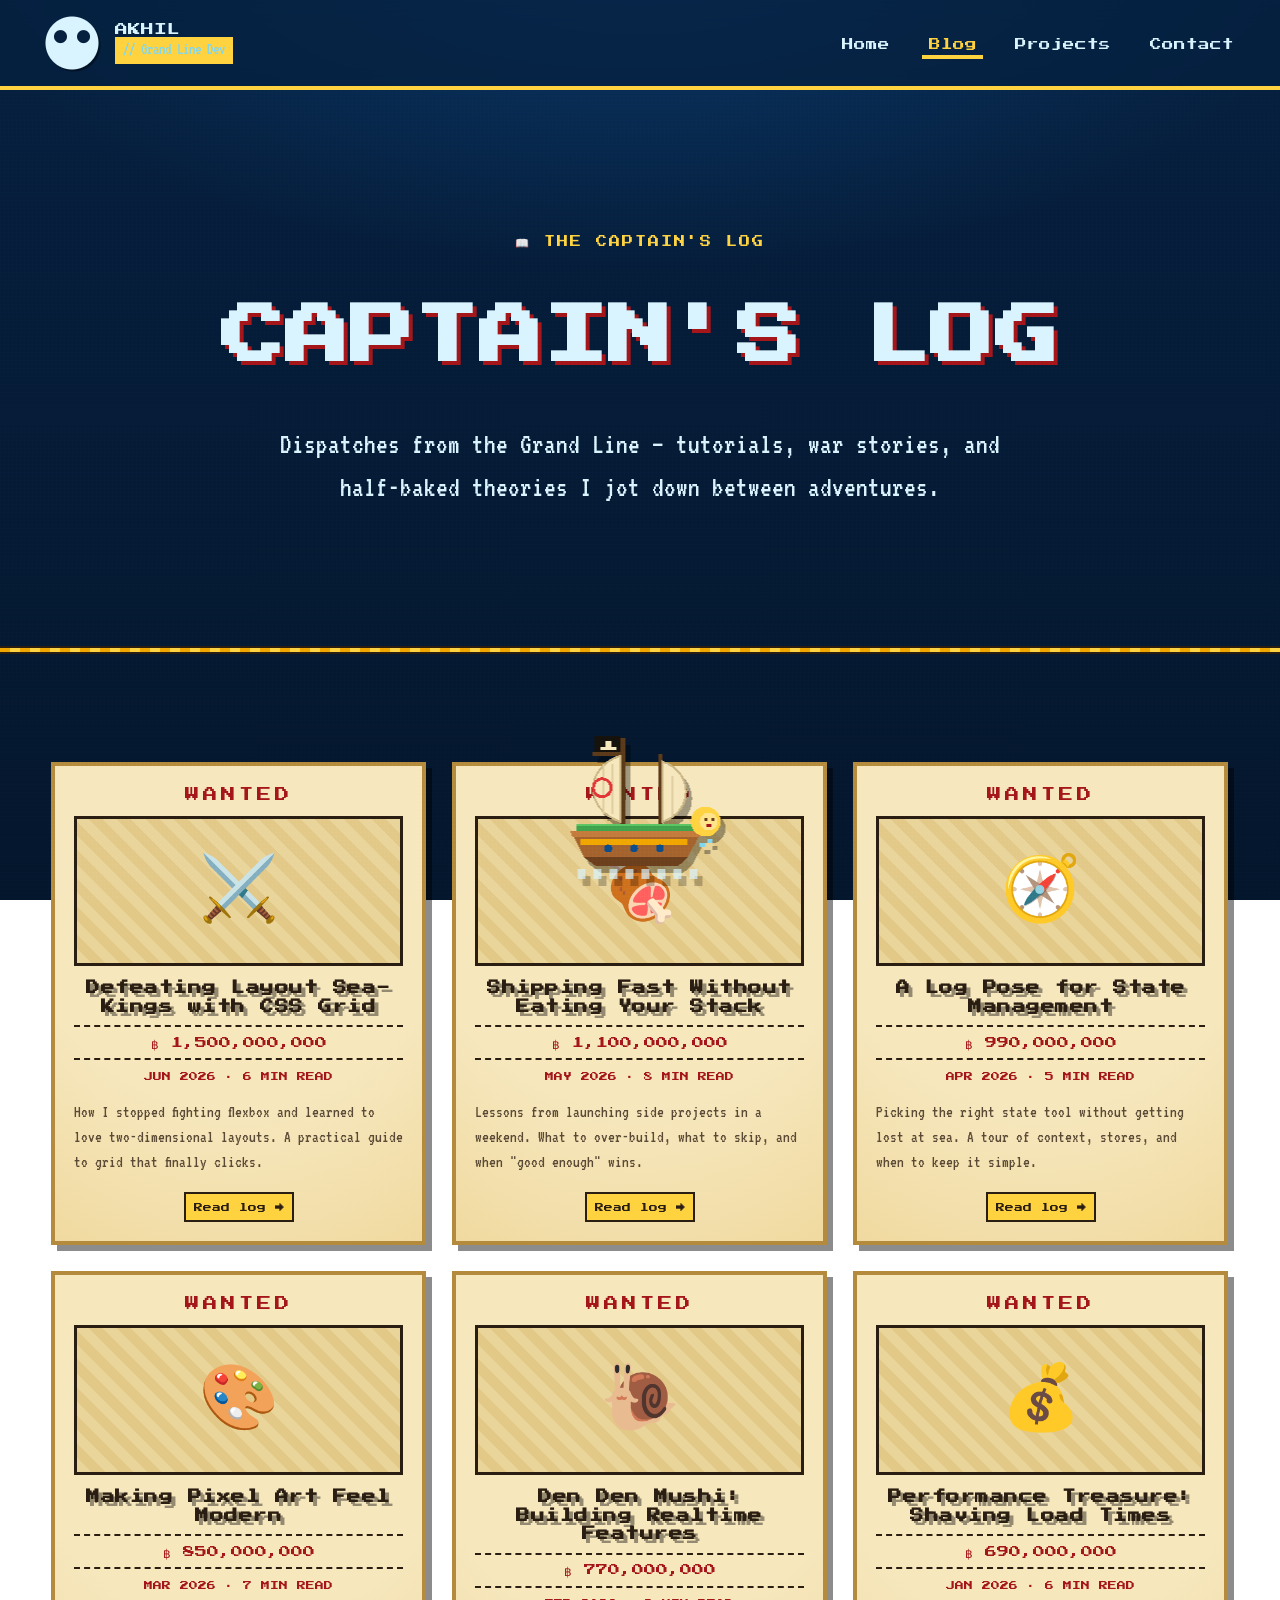
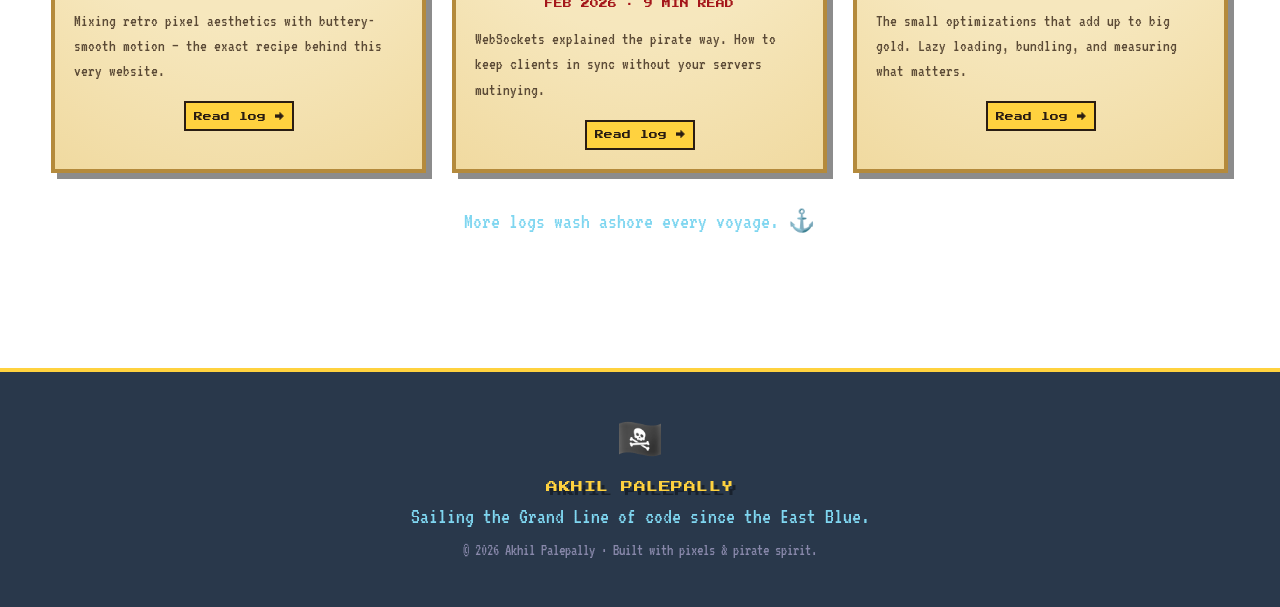
==== blog.html @ 84970bdc "init" ====
<!DOCTYPE html>
<html lang="en">
<head>
  <meta charset="UTF-8" />
  <meta name="viewport" content="width=device-width, initial-scale=1.0" />
  <title>Captain's Log · Akhil Palepally</title>
  <meta name="description" content="The Captain's Log — blog posts and dev notes from Akhil Palepally." />
  <link rel="icon" href="data:image/svg+xml,<svg xmlns='http://www.w3.org/2000/svg' viewBox='0 0 16 16'><text y='14' font-size='14'>🏴‍☠️</text></svg>" />
  <link rel="preconnect" href="https://fonts.googleapis.com" />
  <link rel="preconnect" href="https://fonts.gstatic.com" crossorigin />
  <link href="https://fonts.googleapis.com/css2?family=Press+Start+2P&family=VT323&display=swap" rel="stylesheet" />
  <link rel="stylesheet" href="css/styles.css" />
</head>
<body>
  <div class="progress"></div>
  <div class="sunny-ship" aria-hidden="true"></div>

  <!-- ============================ NAV ============================ -->
  <nav class="nav">
    <a class="brand" href="index.html">
      <span class="skull" aria-hidden="true"></span>
      <span class="name">AKHIL<span class="tag">// Grand Line Dev</span></span>
    </a>
    <button class="nav-toggle" aria-expanded="false" aria-label="Toggle menu">☰</button>
    <ul class="nav-links">
      <li><a href="index.html">Home</a></li>
      <li><a href="blog.html" class="active">Blog</a></li>
      <li><a href="projects.html">Projects</a></li>
      <li><a href="contact.html">Contact</a></li>
    </ul>
  </nav>

  <!-- ========================= PAGE HEAD ======================== -->
  <header class="section-pad" style="padding-top: clamp(6rem, 16vh, 10rem);">
    <div class="wrap center">
      <p class="eyebrow reveal">📖 The Captain's Log</p>
      <h1 class="reveal" style="font-size: clamp(1.8rem, 7vw, 4rem); color: var(--foam); text-shadow: 4px 4px 0 var(--crimson);">CAPTAIN'S LOG</h1>
      <p class="lead reveal d1" style="margin-inline: auto;">Dispatches from the Grand Line — tutorials, war stories, and half-baked theories I jot down between adventures.</p>
    </div>
  </header>

  <div class="rope"></div>

  <!-- =========================== POSTS ========================== -->
  <section class="section-pad">
    <div class="wrap">
      <div class="grid">

        <article class="poster reveal d1">
          <div class="mug">⚔️</div>
          <h3>Defeating Layout Sea-Kings with CSS Grid</h3>
          <div class="bounty">฿ 1,500,000,000</div>
          <p class="meta" style="text-align:center; font-family: var(--font-pixel); font-size: 0.55rem; color: var(--crimson);">JUN 2026 · 6 MIN READ</p>
          <p>How I stopped fighting flexbox and learned to love two-dimensional layouts. A practical guide to grid that finally clicks.</p>
          <div class="links"><a href="#">Read log →</a></div>
        </article>

        <article class="poster reveal d2">
          <div class="mug">🍖</div>
          <h3>Shipping Fast Without Eating Your Stack</h3>
          <div class="bounty">฿ 1,100,000,000</div>
          <p class="meta" style="text-align:center; font-family: var(--font-pixel); font-size: 0.55rem; color: var(--crimson);">MAY 2026 · 8 MIN READ</p>
          <p>Lessons from launching side projects in a weekend. What to over-build, what to skip, and when "good enough" wins.</p>
          <div class="links"><a href="#">Read log →</a></div>
        </article>

        <article class="poster reveal d3">
          <div class="mug">🧭</div>
          <h3>A Log Pose for State Management</h3>
          <div class="bounty">฿ 990,000,000</div>
          <p class="meta" style="text-align:center; font-family: var(--font-pixel); font-size: 0.55rem; color: var(--crimson);">APR 2026 · 5 MIN READ</p>
          <p>Picking the right state tool without getting lost at sea. A tour of context, stores, and when to keep it simple.</p>
          <div class="links"><a href="#">Read log →</a></div>
        </article>

        <article class="poster reveal d1">
          <div class="mug">🎨</div>
          <h3>Making Pixel Art Feel Modern</h3>
          <div class="bounty">฿ 850,000,000</div>
          <p class="meta" style="text-align:center; font-family: var(--font-pixel); font-size: 0.55rem; color: var(--crimson);">MAR 2026 · 7 MIN READ</p>
          <p>Mixing retro pixel aesthetics with buttery-smooth motion — the exact recipe behind this very website.</p>
          <div class="links"><a href="#">Read log →</a></div>
        </article>

        <article class="poster reveal d2">
          <div class="mug">🐌</div>
          <h3>Den Den Mushi: Building Realtime Features</h3>
          <div class="bounty">฿ 770,000,000</div>
          <p class="meta" style="text-align:center; font-family: var(--font-pixel); font-size: 0.55rem; color: var(--crimson);">FEB 2026 · 9 MIN READ</p>
          <p>WebSockets explained the pirate way. How to keep clients in sync without your servers mutinying.</p>
          <div class="links"><a href="#">Read log →</a></div>
        </article>

        <article class="poster reveal d3">
          <div class="mug">💰</div>
          <h3>Performance Treasure: Shaving Load Times</h3>
          <div class="bounty">฿ 690,000,000</div>
          <p class="meta" style="text-align:center; font-family: var(--font-pixel); font-size: 0.55rem; color: var(--crimson);">JAN 2026 · 6 MIN READ</p>
          <p>The small optimizations that add up to big gold. Lazy loading, bundling, and measuring what matters.</p>
          <div class="links"><a href="#">Read log →</a></div>
        </article>

      </div>

      <p class="center muted mt-2 reveal">More logs wash ashore every voyage. ⚓</p>
    </div>
  </section>

  <!-- ========================= FOOTER =========================== -->
  <footer class="footer">
    <div class="jolly">🏴‍☠️</div>
    <p class="pixel" style="font-size: 0.75rem; color: var(--straw);">AKHIL PALEPALLY</p>
    <p>Sailing the Grand Line of code since the East Blue.</p>
    <p class="small">© <span data-year></span> Akhil Palepally · Built with pixels &amp; pirate spirit.</p>
  </footer>

  <script src="js/main.js"></script>
</body>
</html>
---- css/styles.css ----
/* =========================================================================
   GRAND LINE — One Piece pixel-themed personal site
   Shared stylesheet: pixel aesthetic + Apple-style scroll "flow"
   ========================================================================= */

/* ----------------------------- Design tokens ---------------------------- */
:root {
  /* Sea & sky */
  --ocean-deep: #06203f;
  --ocean: #0e4c8a;
  --ocean-light: #1f7fb8;
  --sky: #7fd6f0;
  --foam: #d9f4ff;

  /* Straw Hat crew palette */
  --straw: #ffd23f;        /* hat yellow   */
  --gold: #f0a500;         /* treasure     */
  --red: #e23636;          /* Luffy red    */
  --crimson: #a4161a;      /* deep red     */
  --parchment: #f6e7bd;    /* map cream    */
  --parchment-2: #efd79a;
  --ink: #2a1d12;          /* brown ink    */
  --ink-soft: #5b4a36;

  /* UI */
  --bg: #06203f;
  --panel: #0c2f57;
  --line: rgba(255, 210, 63, 0.25);
  --shadow: 6px 6px 0 rgba(0, 0, 0, 0.45);
  --shadow-sm: 4px 4px 0 rgba(0, 0, 0, 0.4);

  --font-pixel: "Press Start 2P", monospace;
  --font-read: "VT323", "Press Start 2P", monospace;

  --maxw: 1180px;
  --ease: cubic-bezier(0.22, 0.7, 0.2, 1);
}

/* ------------------------------- Reset ---------------------------------- */
*,
*::before,
*::after { box-sizing: border-box; }

html {
  scroll-behavior: smooth;
  /* keep pixel art crisp */
  -webkit-font-smoothing: none;
}

body {
  margin: 0;
  font-family: var(--font-read);
  font-size: 22px;
  line-height: 1.5;
  color: var(--foam);
  background:
    radial-gradient(1200px 600px at 50% -10%, #0a3a6b 0%, transparent 60%),
    linear-gradient(180deg, var(--ocean-deep) 0%, #04162c 100%);
  background-attachment: fixed;
  overflow-x: hidden;
  cursor: crosshair;
  image-rendering: pixelated;
}

img { image-rendering: pixelated; max-width: 100%; display: block; }

a { color: var(--straw); text-decoration: none; }

h1, h2, h3, .pixel {
  font-family: var(--font-pixel);
  line-height: 1.35;
  letter-spacing: 0.5px;
  text-shadow: var(--shadow-sm);
}

/* dotted "scanline / pixel grid" overlay for retro vibe */
body::after {
  content: "";
  position: fixed;
  inset: 0;
  pointer-events: none;
  z-index: 9998;
  background-image:
    linear-gradient(rgba(255, 255, 255, 0.025) 1px, transparent 1px),
    linear-gradient(90deg, rgba(255, 255, 255, 0.025) 1px, transparent 1px);
  background-size: 4px 4px;
  mix-blend-mode: overlay;
}

/* --------------------------- Scroll progress ---------------------------- */
.progress {
  position: fixed;
  top: 0;
  left: 0;
  height: 6px;
  width: 0%;
  background: repeating-linear-gradient(
    90deg, var(--straw) 0 8px, var(--gold) 8px 16px);
  z-index: 10000;
  box-shadow: 0 2px 0 rgba(0, 0, 0, 0.5);
}

/* ------------------------------- Navbar --------------------------------- */
.nav {
  position: sticky;
  top: 0;
  z-index: 9999;
  display: flex;
  align-items: center;
  justify-content: space-between;
  gap: 1rem;
  padding: 0.7rem clamp(1rem, 4vw, 2.5rem);
  background: rgba(6, 32, 63, 0.72);
  backdrop-filter: blur(10px);
  border-bottom: 4px solid var(--straw);
  transition: transform 0.4s var(--ease), background 0.4s var(--ease);
}
.nav.hide { transform: translateY(-120%); }

.brand {
  display: flex;
  align-items: center;
  gap: 0.7rem;
  font-family: var(--font-pixel);
  font-size: 0.8rem;
  color: var(--foam);
}
.brand:hover { color: var(--straw); }
.brand .name { line-height: 1.1; }
.brand .tag {
  display: block;
  font-family: var(--font-read);
  font-size: 1rem;
  color: var(--sky);
}

.nav-links {
  display: flex;
  align-items: center;
  gap: clamp(0.5rem, 2vw, 1.6rem);
  list-style: none;
  margin: 0;
  padding: 0;
}
.nav-links a {
  font-family: var(--font-pixel);
  font-size: 0.72rem;
  color: var(--foam);
  padding: 0.45rem 0.4rem;
  position: relative;
  transition: color 0.25s var(--ease), transform 0.25s var(--ease);
}
.nav-links a::after {
  content: "";
  position: absolute;
  left: 0;
  bottom: -2px;
  height: 4px;
  width: 0%;
  background: var(--straw);
  transition: width 0.3s var(--ease);
}
.nav-links a:hover { color: var(--straw); transform: translateY(-2px); }
.nav-links a:hover::after,
.nav-links a.active::after { width: 100%; }
.nav-links a.active { color: var(--straw); }

.nav-toggle {
  display: none;
  background: var(--straw);
  border: none;
  color: var(--ink);
  font-family: var(--font-pixel);
  font-size: 0.8rem;
  padding: 0.5rem 0.7rem;
  cursor: pointer;
  box-shadow: var(--shadow-sm);
}

/* ------------------------------ Buttons --------------------------------- */
.btn {
  display: inline-flex;
  align-items: center;
  gap: 0.6rem;
  font-family: var(--font-pixel);
  font-size: 0.8rem;
  padding: 0.95rem 1.4rem;
  border: 3px solid var(--ink);
  background: var(--straw);
  color: var(--ink);
  box-shadow: var(--shadow);
  cursor: pointer;
  transition: transform 0.12s var(--ease), box-shadow 0.12s var(--ease),
    background 0.25s var(--ease);
  text-shadow: none;
}
.btn:hover { transform: translate(-2px, -2px); box-shadow: 8px 8px 0 rgba(0,0,0,0.5); }
.btn:active { transform: translate(4px, 4px); box-shadow: 1px 1px 0 rgba(0,0,0,0.5); }

.btn--ghost {
  background: transparent;
  color: var(--straw);
  border-color: var(--straw);
}
.btn--red { background: var(--red); color: var(--foam); border-color: var(--ink); }
.btn--big { font-size: 0.95rem; padding: 1.1rem 1.8rem; }

/* ------------------------------ Layout ---------------------------------- */
.wrap { width: min(var(--maxw), 92vw); margin-inline: auto; }

section { position: relative; }

.section-pad { padding: clamp(4rem, 12vh, 9rem) 0; }

.eyebrow {
  font-family: var(--font-pixel);
  font-size: 0.7rem;
  color: var(--straw);
  letter-spacing: 2px;
  text-transform: uppercase;
  margin: 0 0 1rem;
}

.lead {
  font-size: clamp(1.2rem, 2.5vw, 1.8rem);
  color: var(--foam);
  max-width: 60ch;
}

/* ------------------------------- HERO ----------------------------------- */
.hero {
  position: relative;
  min-height: 100vh;
  display: grid;
  place-items: center;
  text-align: center;
  overflow: hidden;
  padding: 6rem 1rem 0;
}

/* parallax sky layers */
.hero__layer {
  position: absolute;
  inset: 0;
  will-change: transform;
  pointer-events: none;
}
.hero__sun {
  position: absolute;
  top: 12%;
  left: 50%;
  width: 220px;
  height: 220px;
  transform: translateX(-50%);
  background: radial-gradient(circle, var(--straw) 0 38%, var(--gold) 38% 50%, transparent 51%);
  filter: drop-shadow(0 0 30px rgba(255, 210, 63, 0.5));
  border-radius: 50%;
}
.cloud {
  position: absolute;
  width: 120px;
  height: 36px;
  background: var(--foam);
  border-radius: 0;
  box-shadow:
    24px -16px 0 0 var(--foam),
    52px 0 0 0 var(--foam),
    -24px 0 0 -4px var(--foam);
  opacity: 0.85;
}
.cloud.c1 { top: 18%; left: 12%; }
.cloud.c2 { top: 30%; right: 14%; transform: scale(1.4); }
.cloud.c3 { top: 50%; left: 22%; transform: scale(0.8); }

.hero__content { position: relative; z-index: 5; }

.hero h1 {
  font-size: clamp(1.7rem, 6.5vw, 4.5rem);
  margin: 0 0 1.2rem;
  color: var(--foam);
  text-shadow: 5px 5px 0 var(--crimson), 10px 10px 0 rgba(0,0,0,0.4);
}
.hero h1 .accent { color: var(--straw); }

.hero__sub {
  font-size: clamp(1.2rem, 3vw, 2rem);
  color: var(--sky);
  margin: 0 auto 2rem;
  max-width: 40ch;
}

.hero__cta { display: flex; gap: 1rem; justify-content: center; flex-wrap: wrap; }

/* animated pixel ocean at the bottom of the hero */
.ocean {
  position: absolute;
  left: 0;
  right: 0;
  bottom: 0;
  height: 26vh;
  min-height: 160px;
  z-index: 3;
  background: linear-gradient(180deg, var(--ocean-light), var(--ocean) 60%, var(--ocean-deep));
}
.ocean::before,
.ocean::after {
  content: "";
  position: absolute;
  top: -18px;
  left: 0;
  width: 200%;
  height: 26px;
  background:
    repeating-linear-gradient(90deg,
      var(--ocean-light) 0 24px, transparent 24px 48px);
  animation: waves 6s linear infinite;
}
.ocean::after {
  top: -34px;
  opacity: 0.6;
  animation-duration: 9s;
  animation-direction: reverse;
}
@keyframes waves {
  from { transform: translateX(0); }
  to { transform: translateX(-48px); }
}

/* bobbing scroll hint */
.scroll-hint {
  position: absolute;
  bottom: 1.4rem;
  left: 50%;
  transform: translateX(-50%);
  z-index: 6;
  font-family: var(--font-pixel);
  font-size: 0.65rem;
  color: var(--ink);
  background: var(--straw);
  padding: 0.4rem 0.7rem;
  box-shadow: var(--shadow-sm);
  animation: bob 1.8s ease-in-out infinite;
}
@keyframes bob {
  0%, 100% { transform: translate(-50%, 0); }
  50% { transform: translate(-50%, 8px); }
}

/* -------------------- Apple-style scroll reveal -------------------------- */
.reveal {
  opacity: 0;
  transform: translateY(48px);
  transition: opacity 0.9s var(--ease), transform 0.9s var(--ease);
  will-change: transform, opacity;
}
.reveal.in-view { opacity: 1; transform: none; }

.reveal-left  { opacity: 0; transform: translateX(-60px); transition: all 0.9s var(--ease); }
.reveal-right { opacity: 0; transform: translateX(60px);  transition: all 0.9s var(--ease); }
.reveal-zoom  { opacity: 0; transform: scale(0.82);       transition: all 0.9s var(--ease); }
.reveal-left.in-view,
.reveal-right.in-view,
.reveal-zoom.in-view { opacity: 1; transform: none; }

/* stagger helper (set via inline style or these classes) */
.d1 { transition-delay: 0.1s; }
.d2 { transition-delay: 0.2s; }
.d3 { transition-delay: 0.3s; }
.d4 { transition-delay: 0.4s; }
.d5 { transition-delay: 0.5s; }

/* ----------------- Apple-style "pinned" scaling section ------------------ */
.pin {
  height: 220vh;        /* scroll distance that drives the animation */
  position: relative;
}
.pin__stage {
  position: sticky;
  top: 0;
  height: 100vh;
  display: grid;
  place-items: center;
  text-align: center;
  overflow: hidden;
}
.pin__title {
  font-size: clamp(2rem, 9vw, 7rem);
  color: var(--straw);
  text-shadow: 5px 5px 0 var(--crimson);
  /* scale + opacity driven by --p (0..1) from JS */
  transform: scale(calc(0.7 + var(--p, 0) * 0.6));
  opacity: calc(0.25 + var(--p, 0) * 0.75);
  will-change: transform, opacity;
}
.pin__sub {
  margin-top: 1.5rem;
  font-size: clamp(1.1rem, 3vw, 1.8rem);
  color: var(--foam);
  max-width: 50ch;
  opacity: var(--p, 0);
  transform: translateY(calc((1 - var(--p, 0)) * 30px));
}

/* ------------------------------ Cards ----------------------------------- */
.grid {
  display: grid;
  gap: 1.6rem;
  grid-template-columns: repeat(auto-fill, minmax(280px, 1fr));
}

.card {
  background: var(--panel);
  border: 3px solid var(--straw);
  box-shadow: var(--shadow);
  padding: 1.4rem;
  transition: transform 0.2s var(--ease), box-shadow 0.2s var(--ease);
}
.card:hover { transform: translate(-3px, -3px); box-shadow: 10px 10px 0 rgba(0,0,0,0.5); }
.card h3 { color: var(--straw); margin: 0.2rem 0 0.6rem; font-size: 0.95rem; }
.card p { margin: 0.4rem 0; color: var(--foam); }
.card .meta { font-family: var(--font-pixel); font-size: 0.6rem; color: var(--sky); }

.tags { display: flex; flex-wrap: wrap; gap: 0.4rem; margin-top: 0.8rem; }
.tag {
  font-family: var(--font-pixel);
  font-size: 0.55rem;
  color: var(--ink);
  background: var(--straw);
  padding: 0.3rem 0.5rem;
}

/* ---------------------- BOUNTY POSTER (blog/projects) -------------------- */
.poster {
  background:
    radial-gradient(120% 120% at 50% 0%, var(--parchment) 60%, var(--parchment-2) 100%);
  color: var(--ink);
  border: 4px solid #b48a3c;
  box-shadow: var(--shadow);
  padding: 1.2rem;
  position: relative;
  transition: transform 0.25s var(--ease), box-shadow 0.25s var(--ease);
}
.poster::before {
  content: "WANTED";
  display: block;
  font-family: var(--font-pixel);
  font-size: 0.9rem;
  text-align: center;
  color: var(--crimson);
  letter-spacing: 4px;
  margin-bottom: 0.6rem;
  text-shadow: none;
}
.poster:hover { transform: rotate(-1deg) translateY(-4px); box-shadow: 10px 12px 0 rgba(0,0,0,0.5); }
.poster .mug {
  height: 150px;
  display: grid;
  place-items: center;
  background: repeating-linear-gradient(45deg, #e9d49a 0 10px, #e3c987 10px 20px);
  border: 3px solid var(--ink);
  font-size: 4rem;
  margin-bottom: 0.8rem;
}
.poster h3 { color: var(--ink); text-align: center; margin: 0.3rem 0; font-size: 0.85rem; }
.poster .bounty {
  font-family: var(--font-pixel);
  font-size: 0.75rem;
  color: var(--crimson);
  text-align: center;
  border-top: 2px dashed var(--ink);
  border-bottom: 2px dashed var(--ink);
  padding: 0.4rem 0;
  margin: 0.6rem 0;
}
.poster p { color: var(--ink-soft); font-size: 1.05rem; }
.poster .links { display: flex; gap: 0.6rem; justify-content: center; margin-top: 0.8rem; flex-wrap: wrap; }
.poster .links a {
  font-family: var(--font-pixel);
  font-size: 0.55rem;
  color: var(--ink);
  background: var(--straw);
  border: 2px solid var(--ink);
  padding: 0.4rem 0.5rem;
  transition: transform 0.15s var(--ease);
}
.poster .links a:hover { transform: translateY(-2px); }

/* ------------------------- Section headings ----------------------------- */
.section-head { text-align: center; margin-bottom: 3rem; }
.section-head h2 {
  font-size: clamp(1.4rem, 4.5vw, 2.6rem);
  color: var(--foam);
  margin: 0.4rem 0;
}
.section-head p { color: var(--sky); max-width: 55ch; margin: 0.6rem auto 0; }

/* divider rope */
.rope {
  height: 8px;
  width: 100%;
  background: repeating-linear-gradient(90deg, var(--gold) 0 10px, var(--straw) 10px 20px);
  border-top: 2px solid var(--ink);
  border-bottom: 2px solid var(--ink);
  margin: 0;
}

/* ------------------------- Skills / devil fruit ------------------------- */
.fruit {
  text-align: center;
  background: var(--panel);
  border: 3px solid var(--ocean-light);
  box-shadow: var(--shadow);
  padding: 1.4rem 1rem;
  transition: transform 0.25s var(--ease), border-color 0.25s var(--ease);
}
.fruit:hover { transform: translateY(-6px) rotate(-2deg); border-color: var(--straw); }
.fruit .emoji { font-size: 2.6rem; }
.fruit h3 { font-size: 0.75rem; color: var(--straw); margin: 0.8rem 0 0.4rem; }
.fruit p { font-size: 1rem; color: var(--foam); margin: 0; }

/* meter bars */
.meter { background: #04162c; border: 2px solid var(--ink); height: 18px; margin-top: 0.6rem; }
.meter > span {
  display: block;
  height: 100%;
  width: 0;
  background: repeating-linear-gradient(90deg, var(--straw) 0 6px, var(--gold) 6px 12px);
  transition: width 1.4s var(--ease);
}

/* ------------------------------ Forms ----------------------------------- */
.form { display: grid; gap: 1rem; max-width: 640px; }
.form label { font-family: var(--font-pixel); font-size: 0.62rem; color: var(--straw); }
.form input,
.form textarea {
  width: 100%;
  font-family: var(--font-read);
  font-size: 1.2rem;
  color: var(--foam);
  background: #04162c;
  border: 3px solid var(--ocean-light);
  padding: 0.8rem;
  outline: none;
  transition: border-color 0.2s var(--ease), box-shadow 0.2s var(--ease);
}
.form input:focus,
.form textarea:focus { border-color: var(--straw); box-shadow: var(--shadow-sm); }
.form textarea { min-height: 140px; resize: vertical; }
.form .ok { color: var(--sky); font-family: var(--font-pixel); font-size: 0.7rem; }

/* contact info list */
.crew-contact { display: grid; gap: 1.2rem; }
.crew-contact a.row {
  display: flex;
  align-items: center;
  gap: 1rem;
  background: var(--panel);
  border: 3px solid var(--line);
  padding: 1rem 1.2rem;
  color: var(--foam);
  transition: transform 0.2s var(--ease), border-color 0.2s var(--ease);
}
.crew-contact a.row:hover { transform: translateX(6px); border-color: var(--straw); }
.crew-contact .ico { font-size: 1.8rem; }
.crew-contact .label { font-family: var(--font-pixel); font-size: 0.7rem; color: var(--straw); }
.crew-contact .val { font-size: 1.1rem; color: var(--sky); }

/* ------------------------------ Footer ---------------------------------- */
.footer {
  border-top: 4px solid var(--straw);
  background: rgba(4, 22, 44, 0.85);
  padding: 2.5rem 0;
  text-align: center;
}
.footer .jolly { font-size: 2.4rem; margin-bottom: 0.6rem; }
.footer p { color: var(--sky); margin: 0.3rem 0; }
.footer .small { font-size: 1rem; color: var(--ink-soft); color: #88a; }

/* ---------------------------- CSS pixel skull --------------------------- */
.skull {
  width: 64px;
  height: 64px;
  image-rendering: pixelated;
  /* a tiny jolly-roger built from a layered gradient grid */
  background:
    radial-gradient(circle at 32% 40%, #06203f 0 6px, transparent 7px),
    radial-gradient(circle at 68% 40%, #06203f 0 6px, transparent 7px),
    radial-gradient(circle at 50% 50%, var(--foam) 0 26px, transparent 27px);
  position: relative;
  filter: drop-shadow(2px 2px 0 rgba(0,0,0,0.4));
}
.skull::after {
  content: "";
  position: absolute;
  left: 50%;
  bottom: 8px;
  transform: translateX(-50%);
  width: 22px;
  height: 8px;
  background:
    linear-gradient(90deg, var(--foam) 0 5px, transparent 5px 8px,
      var(--foam) 8px 13px, transparent 13px 16px, var(--foam) 16px 22px);
}

/* ------------------------- About / log pose grid ------------------------ */
.split {
  display: grid;
  grid-template-columns: 1fr 1fr;
  gap: clamp(1.5rem, 5vw, 4rem);
  align-items: center;
}
.split .panel-art {
  aspect-ratio: 1;
  display: grid;
  place-items: center;
  background:
    repeating-linear-gradient(0deg, rgba(255,255,255,0.04) 0 16px, transparent 16px 32px),
    var(--panel);
  border: 4px solid var(--straw);
  box-shadow: var(--shadow);
  font-size: clamp(4rem, 14vw, 9rem);
}

/* numbered journey */
.journey { display: grid; gap: 1.2rem; }
.journey .step {
  display: grid;
  grid-template-columns: auto 1fr;
  gap: 1rem;
  align-items: start;
  background: var(--panel);
  border-left: 6px solid var(--straw);
  padding: 1rem 1.2rem;
}
.journey .num {
  font-family: var(--font-pixel);
  font-size: 1rem;
  color: var(--ink);
  background: var(--straw);
  width: 44px;
  height: 44px;
  display: grid;
  place-items: center;
  box-shadow: var(--shadow-sm);
}
.journey h3 { margin: 0 0 0.3rem; font-size: 0.8rem; color: var(--straw); }
.journey p { margin: 0; }

/* ------------------------------ Utilities ------------------------------- */
.center { text-align: center; }
.mt-2 { margin-top: 2rem; }
.muted { color: var(--sky); }

/* ---------------------- THE THOUSAND SUNNY (sailing) -------------------- */
/* Fixed mascot that tacks left/right across the page as you scroll.
   Outer element = horizontal sway (set by JS). Inner = bob/rock (CSS). */
.sunny-ship {
  position: fixed;
  left: 50%;
  bottom: clamp(6px, 3vh, 34px);
  width: clamp(96px, 14vw, 180px);
  z-index: 60;
  pointer-events: none;
  transform: translateX(-50%);
  transition: transform 0.25s linear;
  will-change: transform;
  filter: drop-shadow(5px 7px 0 rgba(0, 0, 0, 0.35));
}
.sunny-ship .ship-inner {
  transform-origin: 50% 80%;
  animation: ship-bob 3.4s ease-in-out infinite;
}
.sunny-ship svg { width: 100%; height: auto; display: block; }

/* little wake under the ship */
.sunny-ship .wake {
  position: absolute;
  left: 50%;
  bottom: -6px;
  width: 70%;
  height: 10px;
  transform: translateX(-50%);
  background: repeating-linear-gradient(90deg,
    var(--foam) 0 8px, transparent 8px 16px);
  opacity: 0.7;
  animation: ship-wake 1.6s linear infinite;
}
@keyframes ship-bob {
  0%, 100% { transform: translateY(0) rotate(-2deg); }
  50% { transform: translateY(-8px) rotate(2deg); }
}
@keyframes ship-wake {
  from { background-position: 0 0; }
  to { background-position: 16px 0; }
}

@media (max-width: 540px) {
  .sunny-ship { opacity: 0.9; width: 92px; }
}
@media (prefers-reduced-motion: reduce) {
  .sunny-ship .ship-inner { animation: none; }
  .sunny-ship .wake { animation: none; }
}

/* ----------------------------- Responsive ------------------------------- */
@media (max-width: 820px) {
  body { font-size: 20px; }
  .nav-links {
    position: fixed;
    inset: 64px 0 auto 0;
    flex-direction: column;
    gap: 0;
    background: rgba(6, 32, 63, 0.97);
    border-bottom: 4px solid var(--straw);
    transform: translateY(-150%);
    transition: transform 0.4s var(--ease);
    padding: 1rem 0;
  }
  .nav-links.open { transform: translateY(0); }
  .nav-links a { padding: 1rem; width: 100%; text-align: center; }
  .nav-toggle { display: inline-block; }
  .split { grid-template-columns: 1fr; }
  .pin { height: 180vh; }
}

@media (prefers-reduced-motion: reduce) {
  html { scroll-behavior: auto; }
  *, *::before, *::after {
    animation-duration: 0.001ms !important;
    transition-duration: 0.001ms !important;
  }
  .reveal, .reveal-left, .reveal-right, .reveal-zoom { opacity: 1; transform: none; }
}
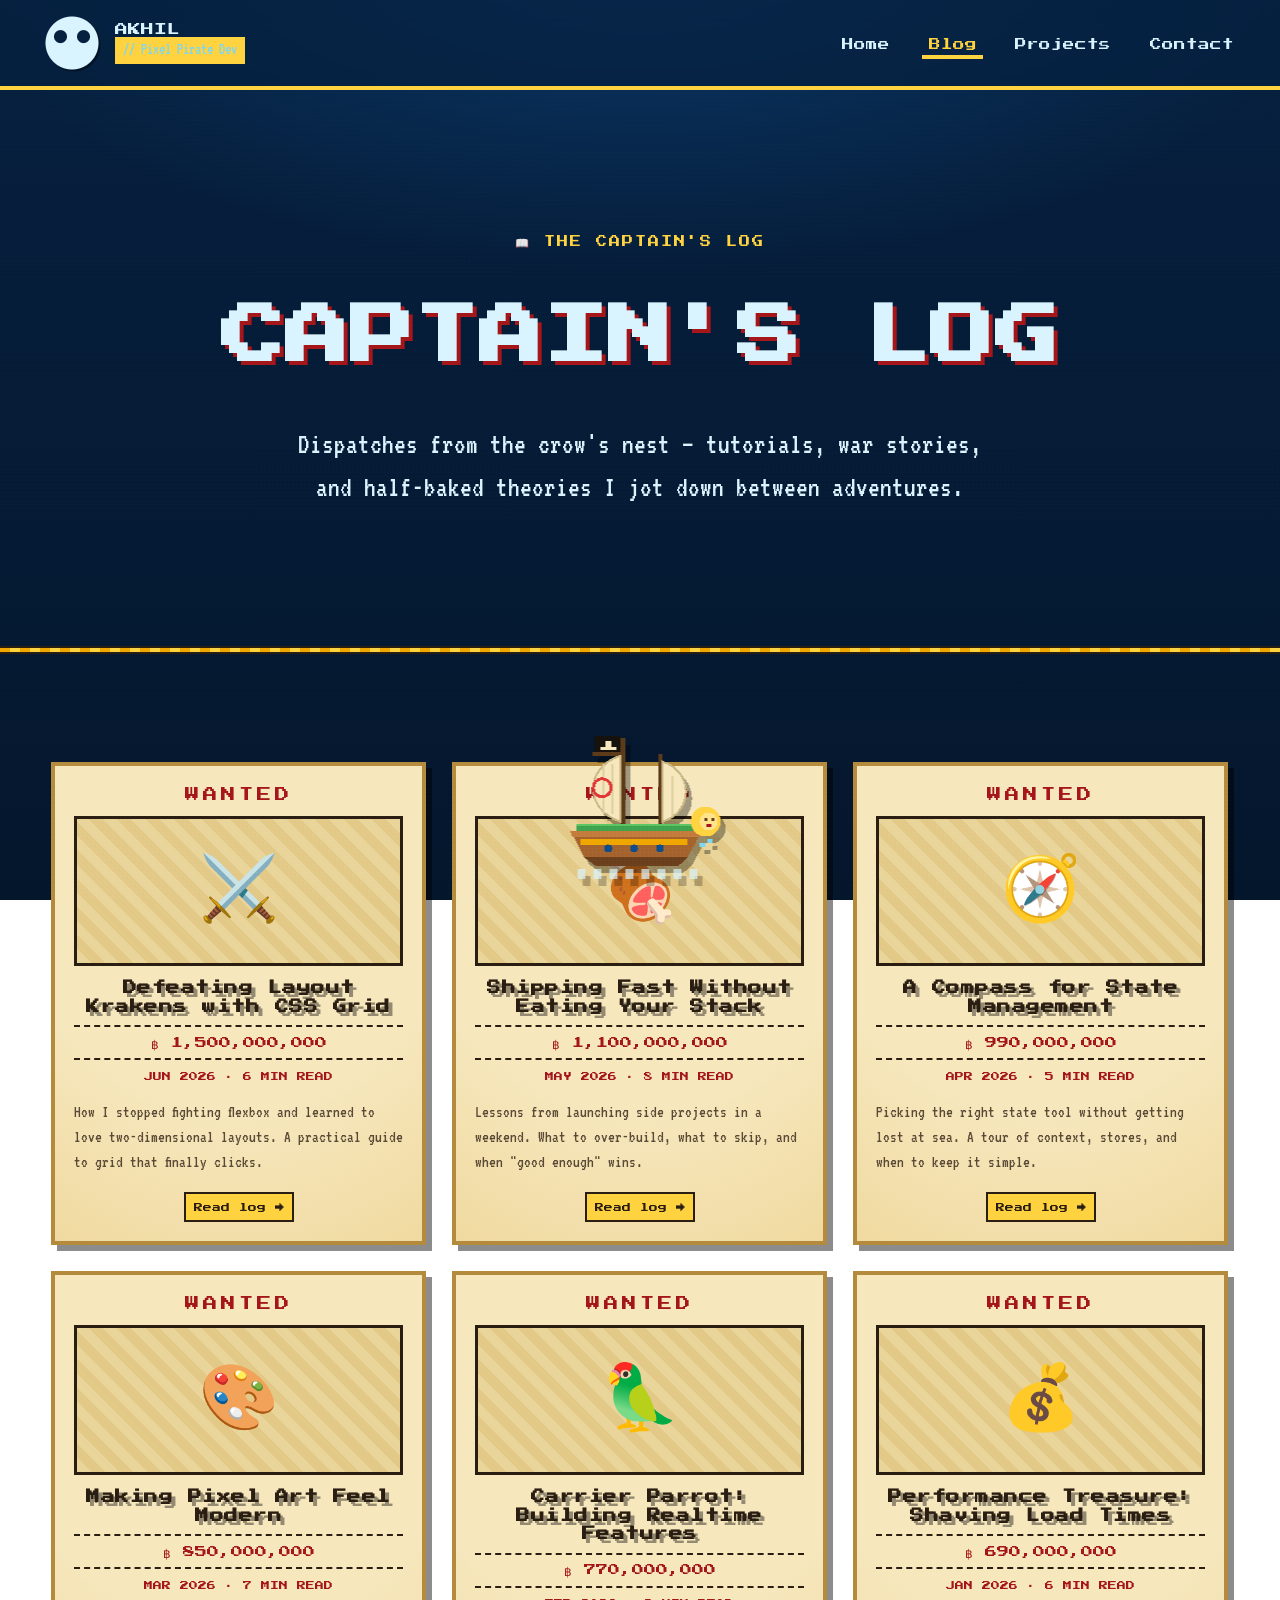
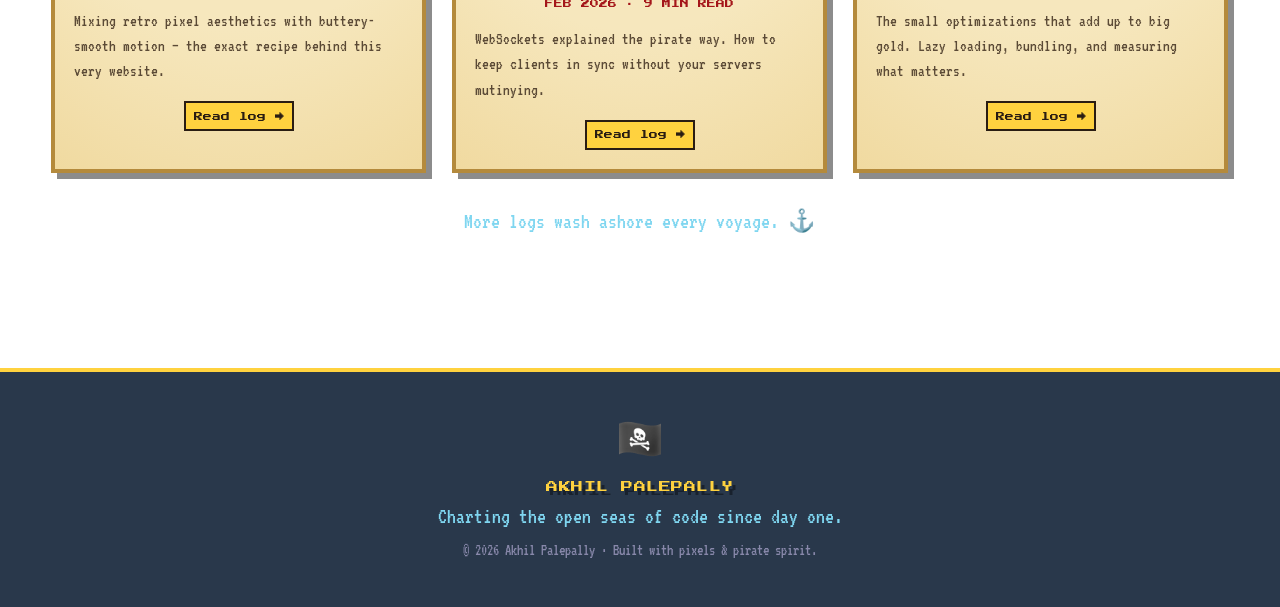
==== commit 50ac2a2e: "changed pirate lingo" ====
--- a/blog.html
+++ b/blog.html
@@ -13,13 +13,13 @@
 </head>
 <body>
   <div class="progress"></div>
-  <div class="sunny-ship" aria-hidden="true"></div>
+  <div class="ship" aria-hidden="true"></div>
 
   <!-- ============================ NAV ============================ -->
   <nav class="nav">
     <a class="brand" href="index.html">
       <span class="skull" aria-hidden="true"></span>
-      <span class="name">AKHIL<span class="tag">// Grand Line Dev</span></span>
+      <span class="name">AKHIL<span class="tag">// Pixel Pirate Dev</span></span>
     </a>
     <button class="nav-toggle" aria-expanded="false" aria-label="Toggle menu">☰</button>
     <ul class="nav-links">
@@ -35,7 +35,7 @@
     <div class="wrap center">
       <p class="eyebrow reveal">📖 The Captain's Log</p>
       <h1 class="reveal" style="font-size: clamp(1.8rem, 7vw, 4rem); color: var(--foam); text-shadow: 4px 4px 0 var(--crimson);">CAPTAIN'S LOG</h1>
-      <p class="lead reveal d1" style="margin-inline: auto;">Dispatches from the Grand Line — tutorials, war stories, and half-baked theories I jot down between adventures.</p>
+      <p class="lead reveal d1" style="margin-inline: auto;">Dispatches from the crow's nest — tutorials, war stories, and half-baked theories I jot down between adventures.</p>
     </div>
   </header>
 
@@ -48,7 +48,7 @@
 
         <article class="poster reveal d1">
           <div class="mug">⚔️</div>
-          <h3>Defeating Layout Sea-Kings with CSS Grid</h3>
+          <h3>Defeating Layout Krakens with CSS Grid</h3>
           <div class="bounty">฿ 1,500,000,000</div>
           <p class="meta" style="text-align:center; font-family: var(--font-pixel); font-size: 0.55rem; color: var(--crimson);">JUN 2026 · 6 MIN READ</p>
           <p>How I stopped fighting flexbox and learned to love two-dimensional layouts. A practical guide to grid that finally clicks.</p>
@@ -66,7 +66,7 @@
 
         <article class="poster reveal d3">
           <div class="mug">🧭</div>
-          <h3>A Log Pose for State Management</h3>
+          <h3>A Compass for State Management</h3>
           <div class="bounty">฿ 990,000,000</div>
           <p class="meta" style="text-align:center; font-family: var(--font-pixel); font-size: 0.55rem; color: var(--crimson);">APR 2026 · 5 MIN READ</p>
           <p>Picking the right state tool without getting lost at sea. A tour of context, stores, and when to keep it simple.</p>
@@ -83,8 +83,8 @@
         </article>
 
         <article class="poster reveal d2">
-          <div class="mug">🐌</div>
-          <h3>Den Den Mushi: Building Realtime Features</h3>
+          <div class="mug">🦜</div>
+          <h3>Carrier Parrot: Building Realtime Features</h3>
           <div class="bounty">฿ 770,000,000</div>
           <p class="meta" style="text-align:center; font-family: var(--font-pixel); font-size: 0.55rem; color: var(--crimson);">FEB 2026 · 9 MIN READ</p>
           <p>WebSockets explained the pirate way. How to keep clients in sync without your servers mutinying.</p>
@@ -110,7 +110,7 @@
   <footer class="footer">
     <div class="jolly">🏴‍☠️</div>
     <p class="pixel" style="font-size: 0.75rem; color: var(--straw);">AKHIL PALEPALLY</p>
-    <p>Sailing the Grand Line of code since the East Blue.</p>
+    <p>Charting the open seas of code since day one.</p>
     <p class="small">© <span data-year></span> Akhil Palepally · Built with pixels &amp; pirate spirit.</p>
   </footer>
 
--- a/css/styles.css
+++ b/css/styles.css
@@ -1,5 +1,5 @@
 /* =========================================================================
-   GRAND LINE — One Piece pixel-themed personal site
+   PIXEL PIRATE — pirate pixel-themed personal site
    Shared stylesheet: pixel aesthetic + Apple-style scroll "flow"
    ========================================================================= */
 
@@ -12,10 +12,10 @@
   --sky: #7fd6f0;
   --foam: #d9f4ff;
 
-  /* Straw Hat crew palette */
+  /* Pirate palette */
   --straw: #ffd23f;        /* hat yellow   */
   --gold: #f0a500;         /* treasure     */
-  --red: #e23636;          /* Luffy red    */
+  --red: #e23636;          /* bright red   */
   --crimson: #a4161a;      /* deep red     */
   --parchment: #f6e7bd;    /* map cream    */
   --parchment-2: #efd79a;
@@ -504,7 +504,7 @@
   margin: 0;
 }
 
-/* ------------------------- Skills / devil fruit ------------------------- */
+/* ----------------------------- Skills cards ----------------------------- */
 .fruit {
   text-align: center;
   background: var(--panel);
@@ -602,7 +602,7 @@
       var(--foam) 8px 13px, transparent 13px 16px, var(--foam) 16px 22px);
 }
 
-/* ------------------------- About / log pose grid ------------------------ */
+/* --------------------------- About / split grid ------------------------- */
 .split {
   display: grid;
   grid-template-columns: 1fr 1fr;
@@ -651,10 +651,10 @@
 .mt-2 { margin-top: 2rem; }
 .muted { color: var(--sky); }
 
-/* ---------------------- THE THOUSAND SUNNY (sailing) -------------------- */
+/* -------------------------- THE SHIP (sailing) -------------------------- */
 /* Fixed mascot that tacks left/right across the page as you scroll.
    Outer element = horizontal sway (set by JS). Inner = bob/rock (CSS). */
-.sunny-ship {
+.ship {
   position: fixed;
   left: 50%;
   bottom: clamp(6px, 3vh, 34px);
@@ -666,14 +666,14 @@
   will-change: transform;
   filter: drop-shadow(5px 7px 0 rgba(0, 0, 0, 0.35));
 }
-.sunny-ship .ship-inner {
+.ship .ship-inner {
   transform-origin: 50% 80%;
   animation: ship-bob 3.4s ease-in-out infinite;
 }
-.sunny-ship svg { width: 100%; height: auto; display: block; }
+.ship svg { width: 100%; height: auto; display: block; }
 
 /* little wake under the ship */
-.sunny-ship .wake {
+.ship .wake {
   position: absolute;
   left: 50%;
   bottom: -6px;
@@ -695,11 +695,11 @@
 }
 
 @media (max-width: 540px) {
-  .sunny-ship { opacity: 0.9; width: 92px; }
+  .ship { opacity: 0.9; width: 92px; }
 }
 @media (prefers-reduced-motion: reduce) {
-  .sunny-ship .ship-inner { animation: none; }
-  .sunny-ship .wake { animation: none; }
+  .ship .ship-inner { animation: none; }
+  .ship .wake { animation: none; }
 }
 
 /* ----------------------------- Responsive ------------------------------- */
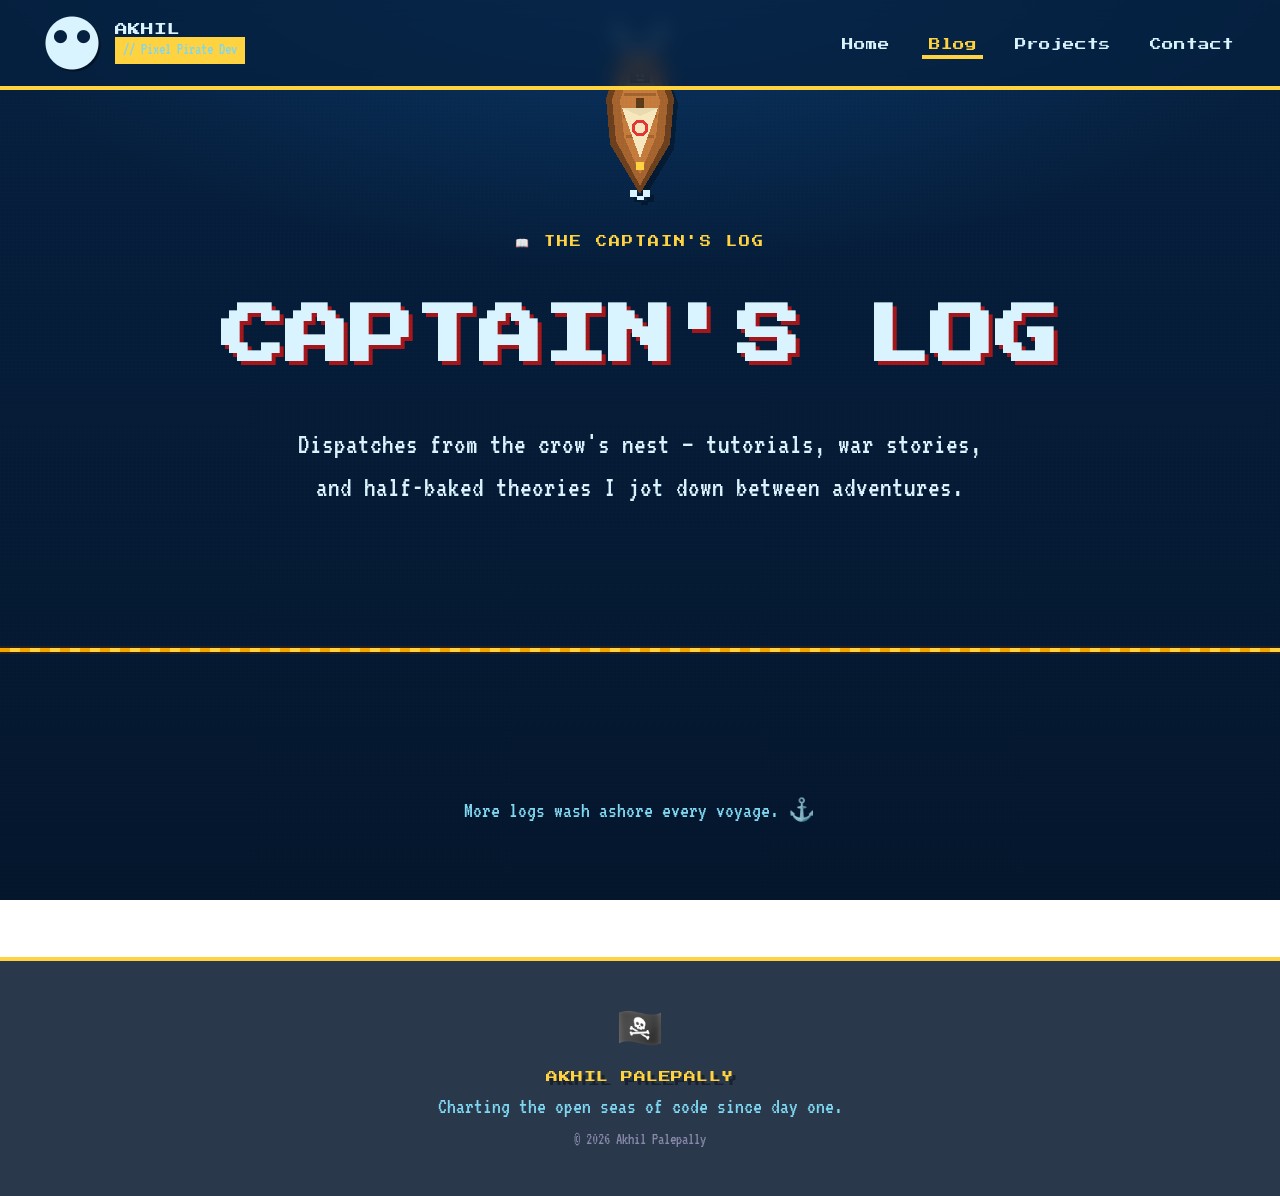
==== commit ac4af8b9: "Redraw the ship as a top-down boat that flows behind content - ship: redraw as a top-down vertical p" ====
--- a/blog.html
+++ b/blog.html
@@ -46,60 +46,6 @@
     <div class="wrap">
       <div class="grid">
 
-        <article class="poster reveal d1">
-          <div class="mug">⚔️</div>
-          <h3>Defeating Layout Krakens with CSS Grid</h3>
-          <div class="bounty">฿ 1,500,000,000</div>
-          <p class="meta" style="text-align:center; font-family: var(--font-pixel); font-size: 0.55rem; color: var(--crimson);">JUN 2026 · 6 MIN READ</p>
-          <p>How I stopped fighting flexbox and learned to love two-dimensional layouts. A practical guide to grid that finally clicks.</p>
-          <div class="links"><a href="#">Read log →</a></div>
-        </article>
-
-        <article class="poster reveal d2">
-          <div class="mug">🍖</div>
-          <h3>Shipping Fast Without Eating Your Stack</h3>
-          <div class="bounty">฿ 1,100,000,000</div>
-          <p class="meta" style="text-align:center; font-family: var(--font-pixel); font-size: 0.55rem; color: var(--crimson);">MAY 2026 · 8 MIN READ</p>
-          <p>Lessons from launching side projects in a weekend. What to over-build, what to skip, and when "good enough" wins.</p>
-          <div class="links"><a href="#">Read log →</a></div>
-        </article>
-
-        <article class="poster reveal d3">
-          <div class="mug">🧭</div>
-          <h3>A Compass for State Management</h3>
-          <div class="bounty">฿ 990,000,000</div>
-          <p class="meta" style="text-align:center; font-family: var(--font-pixel); font-size: 0.55rem; color: var(--crimson);">APR 2026 · 5 MIN READ</p>
-          <p>Picking the right state tool without getting lost at sea. A tour of context, stores, and when to keep it simple.</p>
-          <div class="links"><a href="#">Read log →</a></div>
-        </article>
-
-        <article class="poster reveal d1">
-          <div class="mug">🎨</div>
-          <h3>Making Pixel Art Feel Modern</h3>
-          <div class="bounty">฿ 850,000,000</div>
-          <p class="meta" style="text-align:center; font-family: var(--font-pixel); font-size: 0.55rem; color: var(--crimson);">MAR 2026 · 7 MIN READ</p>
-          <p>Mixing retro pixel aesthetics with buttery-smooth motion — the exact recipe behind this very website.</p>
-          <div class="links"><a href="#">Read log →</a></div>
-        </article>
-
-        <article class="poster reveal d2">
-          <div class="mug">🦜</div>
-          <h3>Carrier Parrot: Building Realtime Features</h3>
-          <div class="bounty">฿ 770,000,000</div>
-          <p class="meta" style="text-align:center; font-family: var(--font-pixel); font-size: 0.55rem; color: var(--crimson);">FEB 2026 · 9 MIN READ</p>
-          <p>WebSockets explained the pirate way. How to keep clients in sync without your servers mutinying.</p>
-          <div class="links"><a href="#">Read log →</a></div>
-        </article>
-
-        <article class="poster reveal d3">
-          <div class="mug">💰</div>
-          <h3>Performance Treasure: Shaving Load Times</h3>
-          <div class="bounty">฿ 690,000,000</div>
-          <p class="meta" style="text-align:center; font-family: var(--font-pixel); font-size: 0.55rem; color: var(--crimson);">JAN 2026 · 6 MIN READ</p>
-          <p>The small optimizations that add up to big gold. Lazy loading, bundling, and measuring what matters.</p>
-          <div class="links"><a href="#">Read log →</a></div>
-        </article>
-
       </div>
 
       <p class="center muted mt-2 reveal">More logs wash ashore every voyage. ⚓</p>
@@ -111,7 +57,7 @@
     <div class="jolly">🏴‍☠️</div>
     <p class="pixel" style="font-size: 0.75rem; color: var(--straw);">AKHIL PALEPALLY</p>
     <p>Charting the open seas of code since day one.</p>
-    <p class="small">© <span data-year></span> Akhil Palepally · Built with pixels &amp; pirate spirit.</p>
+    <p class="small">© <span data-year></span> Akhil Palepally</p>
   </footer>
 
   <script src="js/main.js"></script>
--- a/css/styles.css
+++ b/css/styles.css
@@ -652,54 +652,60 @@
 .muted { color: var(--sky); }
 
 /* -------------------------- THE SHIP (sailing) -------------------------- */
-/* Fixed mascot that tacks left/right across the page as you scroll.
-   Outer element = horizontal sway (set by JS). Inner = bob/rock (CSS). */
+/* Fixed mascot that flows DOWN the page (vertical position set by JS) and
+   sits BEHIND all content (z-index: -1) so it never obstructs text or UI.
+   Outer element = position + sway (JS). Inner = bob/rock (CSS). */
 .ship {
   position: fixed;
   left: 50%;
-  bottom: clamp(6px, 3vh, 34px);
-  width: clamp(96px, 14vw, 180px);
-  z-index: 60;
+  top: 0;
+  width: clamp(58px, 8vw, 96px);
+  z-index: -1;                 /* behind content — the boat flows through the page */
   pointer-events: none;
-  transform: translateX(-50%);
-  transition: transform 0.25s linear;
+  /* default (pre-JS / reduced-motion): parked mid-page, centred */
+  transform: translate(-50%, 45vh);
+  transition: transform 0.35s var(--ease);
   will-change: transform;
-  filter: drop-shadow(5px 7px 0 rgba(0, 0, 0, 0.35));
+  filter: drop-shadow(4px 5px 0 rgba(0, 0, 0, 0.3));
 }
 .ship .ship-inner {
-  transform-origin: 50% 80%;
-  animation: ship-bob 3.4s ease-in-out infinite;
+  transform-origin: 50% 55%;
+  animation: ship-bob 3.6s ease-in-out infinite;
 }
 .ship svg { width: 100%; height: auto; display: block; }
 
-/* little wake under the ship */
-.ship .wake {
-  position: absolute;
-  left: 50%;
-  bottom: -6px;
-  width: 70%;
-  height: 10px;
-  transform: translateX(-50%);
-  background: repeating-linear-gradient(90deg,
-    var(--foam) 0 8px, transparent 8px 16px);
-  opacity: 0.7;
-  animation: ship-wake 1.6s linear infinite;
+/* foam streaming off the stern (the wake) + spray at the bow */
+.ship .wake-foam {
+  transform-box: fill-box;
+  transform-origin: 50% 100%;
+  animation: wake-stream 1.6s linear infinite;
+}
+.ship .bow-foam {
+  transform-box: fill-box;
+  transform-origin: 50% 0%;
+  animation: bow-spray 1.1s ease-in-out infinite;
 }
 @keyframes ship-bob {
-  0%, 100% { transform: translateY(0) rotate(-2deg); }
-  50% { transform: translateY(-8px) rotate(2deg); }
-}
-@keyframes ship-wake {
-  from { background-position: 0 0; }
-  to { background-position: 16px 0; }
+  0%, 100% { transform: rotate(-2.5deg) translateY(0); }
+  50% { transform: rotate(2.5deg) translateY(-4px); }
+}
+@keyframes wake-stream {
+  0%   { opacity: 0.12; transform: translateY(6px) scaleX(0.7); }
+  45%  { opacity: 0.7; }
+  100% { opacity: 0; transform: translateY(-12px) scaleX(1.4); }
+}
+@keyframes bow-spray {
+  0%, 100% { opacity: 0.45; transform: translateY(0) scale(1); }
+  50%      { opacity: 0.95; transform: translateY(3px) scale(1.18); }
 }
 
 @media (max-width: 540px) {
-  .ship { opacity: 0.9; width: 92px; }
+  .ship { opacity: 0.85; width: 54px; }
 }
 @media (prefers-reduced-motion: reduce) {
-  .ship .ship-inner { animation: none; }
-  .ship .wake { animation: none; }
+  .ship .ship-inner,
+  .ship .wake-foam,
+  .ship .bow-foam { animation: none; }
 }
 
 /* ----------------------------- Responsive ------------------------------- */
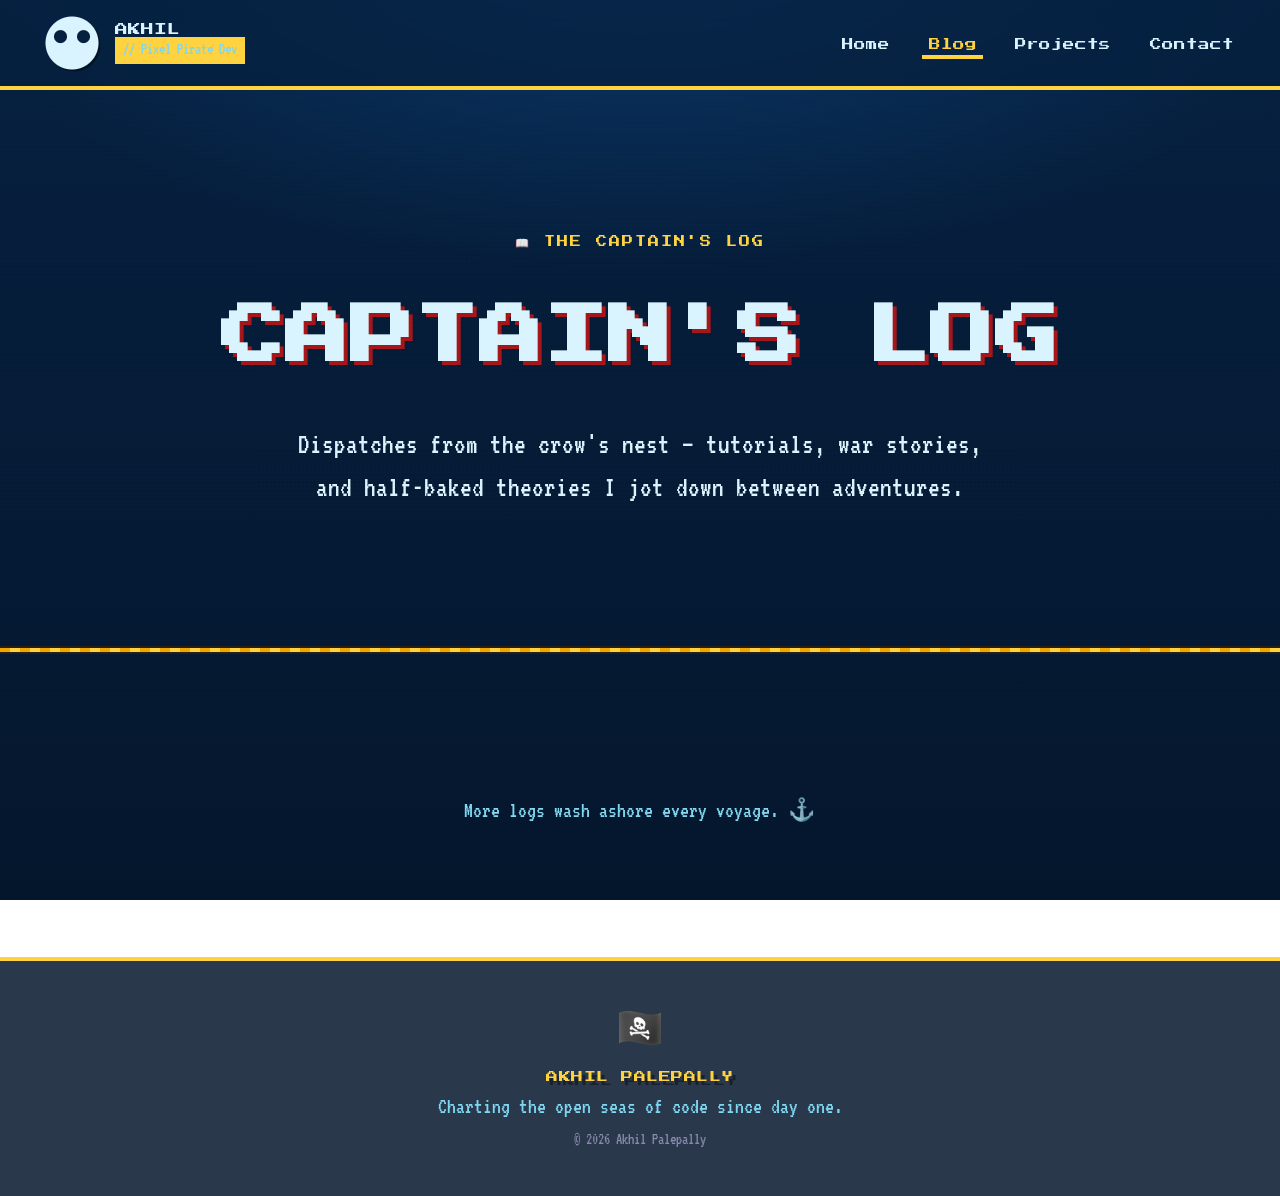
==== commit c2c736f5: "Show the flowing boat only on the home page Remove the .ship element from blog.html, projects.html, " ====
--- a/blog.html
+++ b/blog.html
@@ -13,7 +13,6 @@
 </head>
 <body>
   <div class="progress"></div>
-  <div class="ship" aria-hidden="true"></div>
 
   <!-- ============================ NAV ============================ -->
   <nav class="nav">
